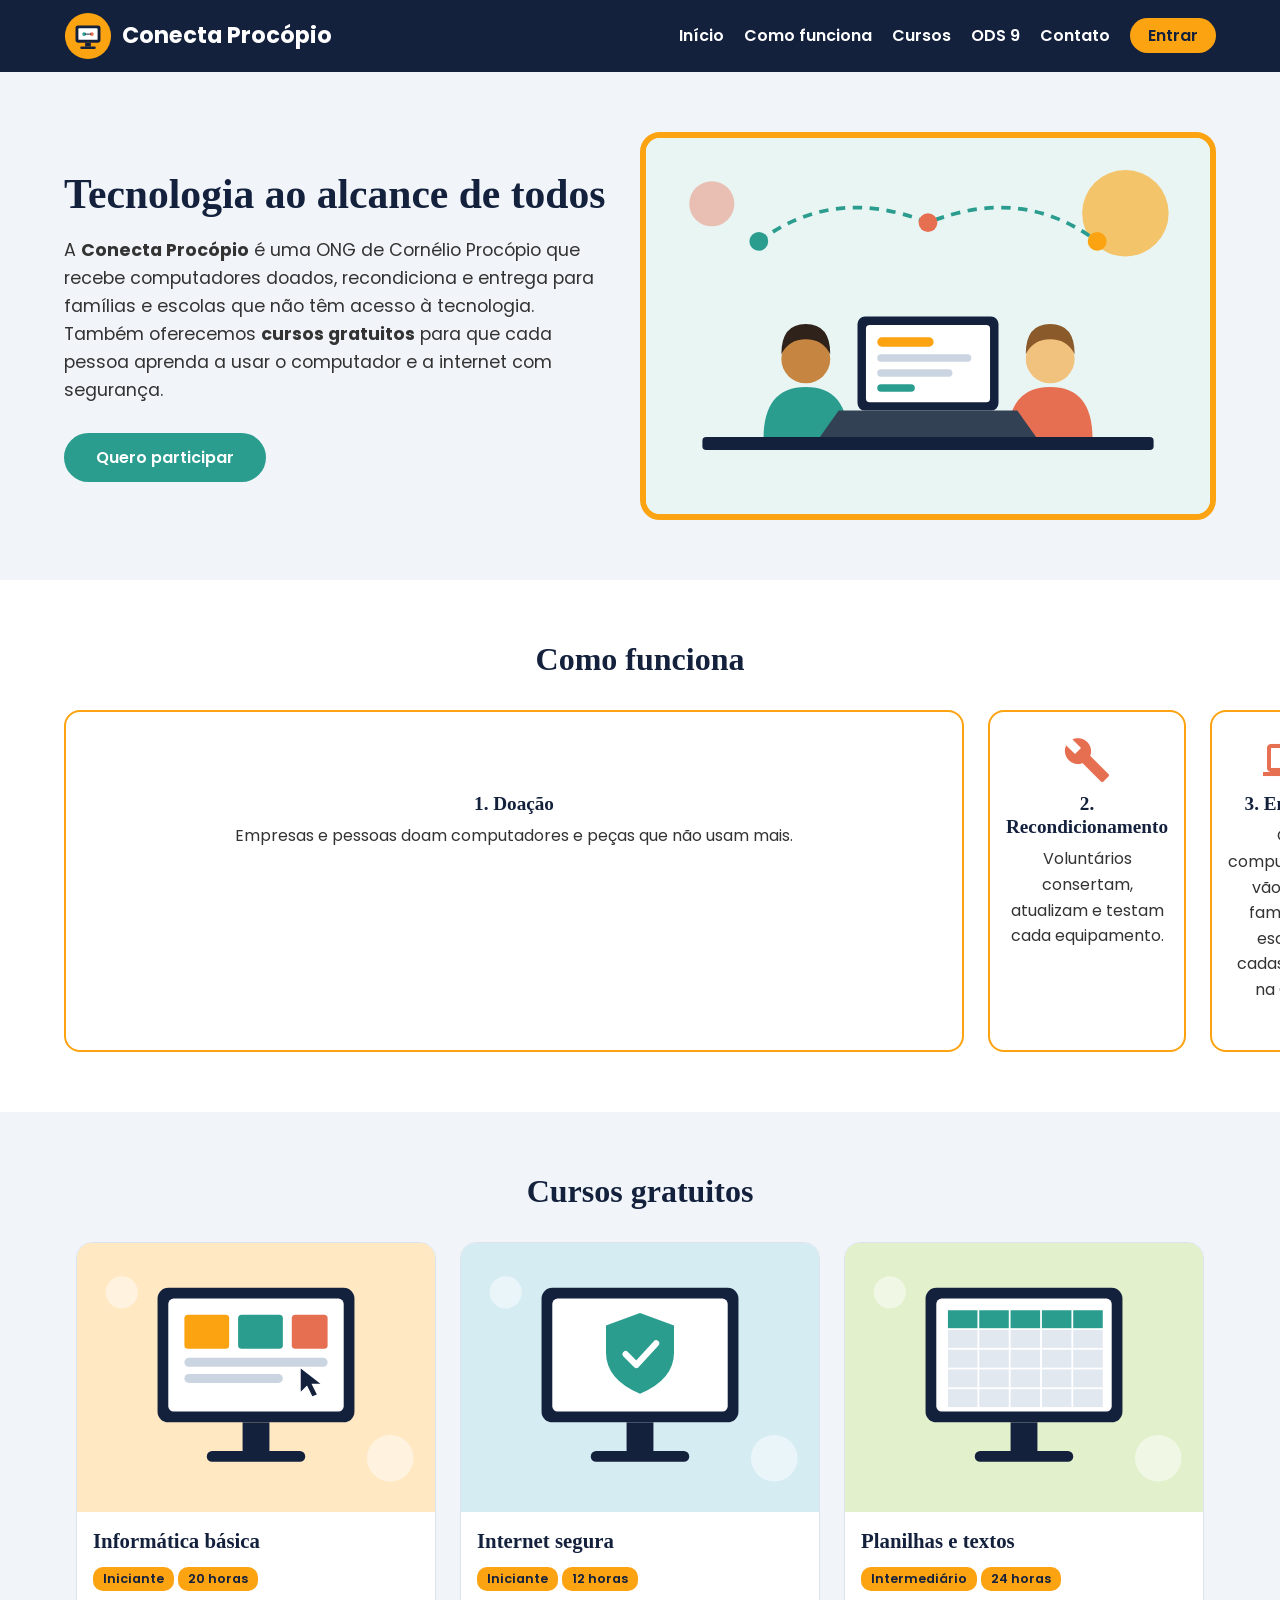
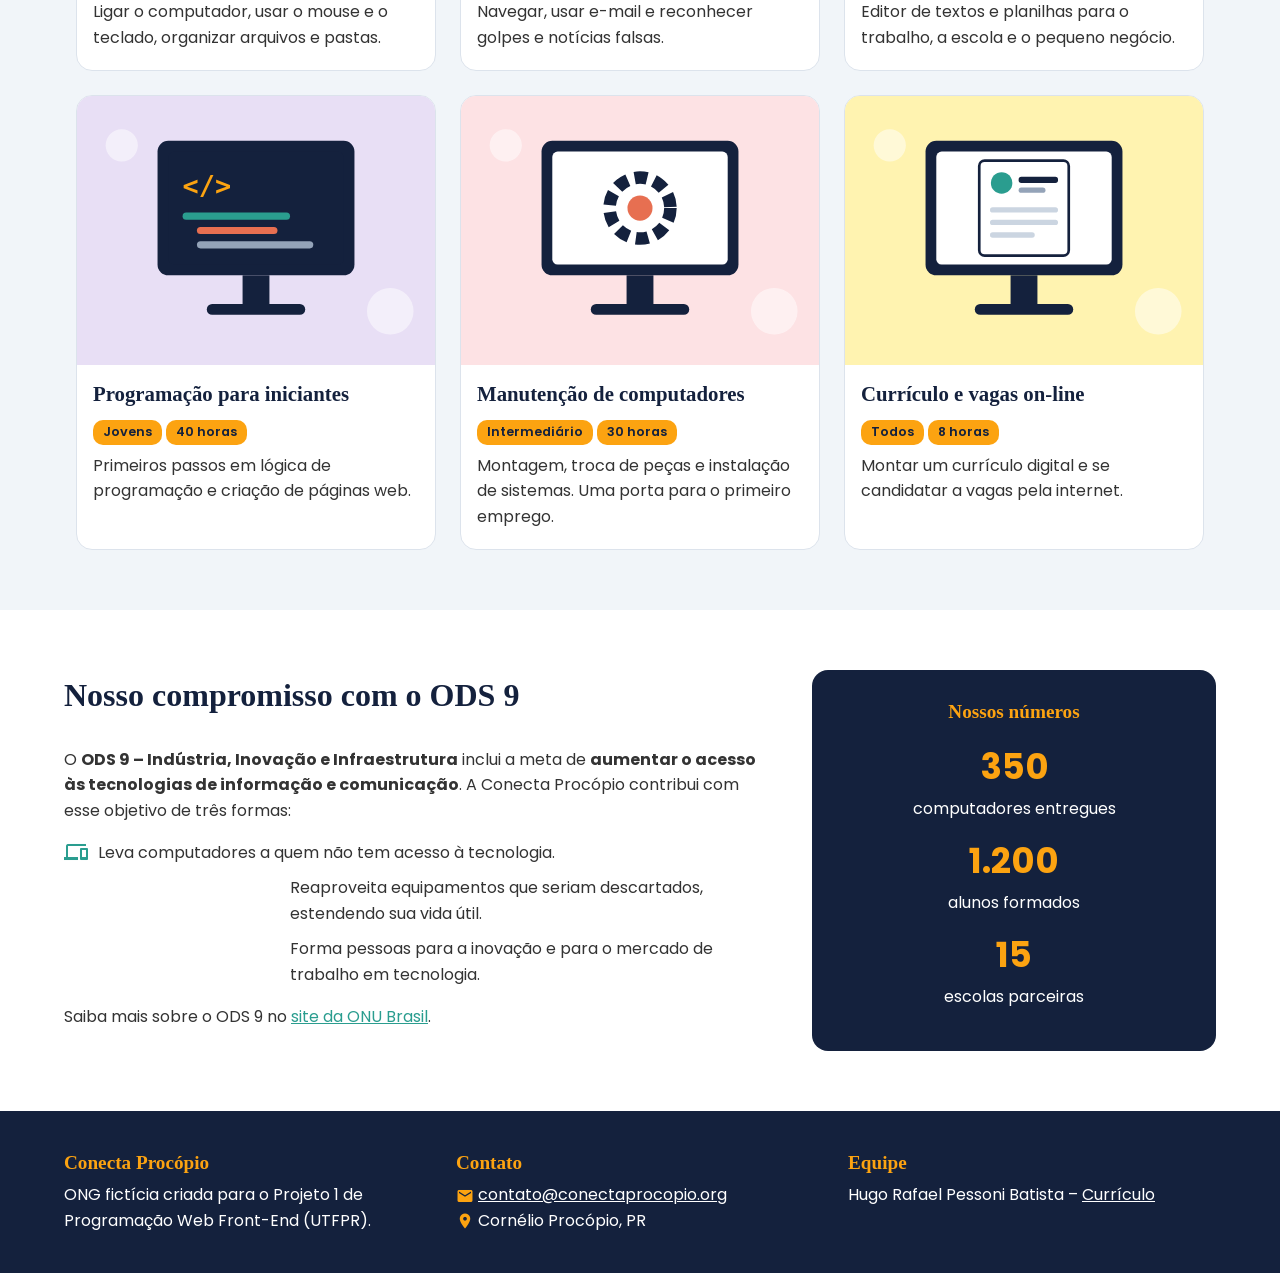
==== index.html @ 0d2ff2df "Projeto 1: site da ONG Conecta Procópio (HTML e CSS)" ====
<!DOCTYPE html>
<html lang="pt-br">
<head>
  <meta charset="UTF-8">
  <meta name="viewport" content="width=device-width, initial-scale=1.0">
  <meta name="description" content="Conecta Procópio: ONG de inclusão digital em Cornélio Procópio.">
  <title>Conecta Procópio | Inclusão digital</title>
  <link rel="preconnect" href="https://fonts.googleapis.com">
  <link rel="stylesheet" href="https://fonts.googleapis.com/css2?family=Poppins:wght@400;600;700&amp;display=swap">
  <link rel="stylesheet" href="https://fonts.googleapis.com/icon?family=Material+Icons">
  <link rel="stylesheet" href="css/style.css">
</head>
<body>

  <header class="cabecalho">
    <a href="index.html" class="logo">
      <img src="figs/logo.svg" alt="Logo da Conecta Procópio: um computador sorrindo" width="48" height="48">
      <span>Conecta Procópio</span>
    </a>
    <nav class="menu">
      <ul>
        <li><a href="#inicio">Início</a></li>
        <li><a href="#como-funciona">Como funciona</a></li>
        <li><a href="#cursos">Cursos</a></li>
        <li><a href="#ods">ODS 9</a></li>
        <li><a href="#contato">Contato</a></li>
        <li><a href="login.html" class="botao-menu">Entrar</a></li>
      </ul>
    </nav>
  </header>

  <main>

    <section id="inicio" class="destaque">
      <div class="destaque-texto">
        <h1>Tecnologia ao alcance de todos</h1>
        <p>A <strong>Conecta Procópio</strong> é uma ONG de Cornélio Procópio que recebe computadores doados, recondiciona e entrega para famílias e escolas que não têm acesso à tecnologia. Também oferecemos <strong>cursos gratuitos</strong> para que cada pessoa aprenda a usar o computador e a internet com segurança.</p>
        <a href="cadastro.html" class="botao">Quero participar</a>
      </div>
      <figure class="destaque-figura">
        <img src="figs/hero.svg" alt="Ilustração de duas pessoas conectadas por um computador" width="600" height="400">
      </figure>
    </section>

    <section id="como-funciona" class="secao">
      <h2>Como funciona</h2>
      <ol class="passos">
        <li class="passo">
          <i class="material-icons">volunteer_activism</i>
          <h3>1. Doação</h3>
          <p>Empresas e pessoas doam computadores e peças que não usam mais.</p>
        </li>
        <li class="passo">
          <i class="material-icons">build</i>
          <h3>2. Recondicionamento</h3>
          <p>Voluntários consertam, atualizam e testam cada equipamento.</p>
        </li>
        <li class="passo">
          <i class="material-icons">computer</i>
          <h3>3. Entrega</h3>
          <p>Os computadores vão para famílias e escolas cadastradas na ONG.</p>
        </li>
        <li class="passo">
          <i class="material-icons">school</i>
          <h3>4. Capacitação</h3>
          <p>Quem recebe pode fazer nossos cursos gratuitos de informática.</p>
        </li>
      </ol>
    </section>

    <section id="cursos" class="secao secao-clara">
      <h2>Cursos gratuitos</h2>
      <div class="cartoes">
        <article class="cartao">
          <figure>
            <img src="figs/informatica.svg" alt="Ilustração de um monitor com pastas e janelas" width="400" height="300">
            <figcaption>Informática básica</figcaption>
          </figure>
          <p><span class="etiqueta">Iniciante</span> <span class="etiqueta">20 horas</span></p>
          <p>Ligar o computador, usar o mouse e o teclado, organizar arquivos e pastas.</p>
        </article>
        <article class="cartao">
          <figure>
            <img src="figs/internet.svg" alt="Ilustração de um monitor com um escudo de segurança" width="400" height="300">
            <figcaption>Internet segura</figcaption>
          </figure>
          <p><span class="etiqueta">Iniciante</span> <span class="etiqueta">12 horas</span></p>
          <p>Navegar, usar e-mail e reconhecer golpes e notícias falsas.</p>
        </article>
        <article class="cartao">
          <figure>
            <img src="figs/planilhas.svg" alt="Ilustração de um monitor com uma planilha" width="400" height="300">
            <figcaption>Planilhas e textos</figcaption>
          </figure>
          <p><span class="etiqueta">Intermediário</span> <span class="etiqueta">24 horas</span></p>
          <p>Editor de textos e planilhas para o trabalho, a escola e o pequeno negócio.</p>
        </article>
        <article class="cartao">
          <figure>
            <img src="figs/programacao.svg" alt="Ilustração de um monitor com código de programação" width="400" height="300">
            <figcaption>Programação para iniciantes</figcaption>
          </figure>
          <p><span class="etiqueta">Jovens</span> <span class="etiqueta">40 horas</span></p>
          <p>Primeiros passos em lógica de programação e criação de páginas web.</p>
        </article>
        <article class="cartao">
          <figure>
            <img src="figs/manutencao.svg" alt="Ilustração de um monitor com uma engrenagem" width="400" height="300">
            <figcaption>Manutenção de computadores</figcaption>
          </figure>
          <p><span class="etiqueta">Intermediário</span> <span class="etiqueta">30 horas</span></p>
          <p>Montagem, troca de peças e instalação de sistemas. Uma porta para o primeiro emprego.</p>
        </article>
        <article class="cartao">
          <figure>
            <img src="figs/curriculo.svg" alt="Ilustração de um monitor com um currículo" width="400" height="300">
            <figcaption>Currículo e vagas on-line</figcaption>
          </figure>
          <p><span class="etiqueta">Todos</span> <span class="etiqueta">8 horas</span></p>
          <p>Montar um currículo digital e se candidatar a vagas pela internet.</p>
        </article>
      </div>
    </section>

    <section id="ods" class="secao ods">
      <div class="ods-texto">
        <h2>Nosso compromisso com o ODS 9</h2>
        <p>O <strong>ODS 9 – Indústria, Inovação e Infraestrutura</strong> inclui a meta de <strong>aumentar o acesso às tecnologias de informação e comunicação</strong>. A Conecta Procópio contribui com esse objetivo de três formas:</p>
        <ul class="lista-ods">
          <li><i class="material-icons">devices</i> Leva computadores a quem não tem acesso à tecnologia.</li>
          <li><i class="material-icons">recycling</i> Reaproveita equipamentos que seriam descartados, estendendo sua vida útil.</li>
          <li><i class="material-icons">lightbulb</i> Forma pessoas para a inovação e para o mercado de trabalho em tecnologia.</li>
        </ul>
        <p>Saiba mais sobre o ODS 9 no <a href="https://brasil.un.org/pt-br/sdgs/9" target="_blank" title="Página do ODS 9 na ONU Brasil">site da ONU Brasil</a>.</p>
      </div>
      <aside class="numeros">
        <h3>Nossos números</h3>
        <dl>
          <dt>350</dt>
          <dd>computadores entregues</dd>
          <dt>1.200</dt>
          <dd>alunos formados</dd>
          <dt>15</dt>
          <dd>escolas parceiras</dd>
        </dl>
      </aside>
    </section>

  </main>

  <footer id="contato" class="rodape">
    <div class="rodape-coluna">
      <h3>Conecta Procópio</h3>
      <p>ONG fictícia criada para o Projeto 1 de Programação Web Front-End (UTFPR).</p>
    </div>
    <div class="rodape-coluna">
      <h3>Contato</h3>
      <p><i class="material-icons">mail</i> <a href="mailto:contato@conectaprocopio.org">contato@conectaprocopio.org</a></p>
      <p><i class="material-icons">place</i> Cornélio Procópio, PR</p>
    </div>
    <div class="rodape-coluna">
      <h3>Equipe</h3>
      <p>Hugo Rafael Pessoni Batista – <a href="https://hugo-pessoni.github.io/cv-css-hugo/" target="_blank">Currículo</a></p>
    </div>
  </footer>

</body>
</html>
---- css/style.css ----
/* =========================================
   Conecta Procópio - folha de estilo principal
   ========================================= */

/* Cores usadas:
   azul escuro  #14213D
   amarelo      #FCA311
   verde-água   #2A9D8F
   coral        #E76F51
   cinza claro  #F1F5F9
   texto        #333333
*/

* {
  box-sizing: border-box;
  margin: 0;
  padding: 0;
}

body {
  font-family: "Poppins", Arial, sans-serif;
  color: #333333;
  background-color: #FFFFFF;
  line-height: 1.6;
}

h1, h2, h3 {
  font-family: Georgia, "Times New Roman", serif;
  color: #14213D;
  line-height: 1.2;
}

h1 {
  font-size: 2.6em;
  margin-bottom: 16px;
}

h2 {
  font-size: 2em;
  text-align: center;
  margin-bottom: 32px;
}

h3 {
  font-size: 1.2em;
  margin-bottom: 8px;
}

a {
  color: #2A9D8F;
}

a:hover {
  color: #E76F51;
}

img {
  max-width: 100%;
  height: auto;
  display: block;
}

/* ---------- Cabeçalho e menu ---------- */

.cabecalho {
  display: flex;
  justify-content: space-between;
  align-items: center;
  flex-wrap: wrap;
  padding: 12px 5%;
  background-color: #14213D;
}

.logo {
  display: flex;
  align-items: center;
  text-decoration: none;
  font-weight: 700;
  font-size: 1.4em;
  color: #FFFFFF;
}

.logo img {
  margin-right: 10px;
}

.logo:hover {
  color: #FCA311;
}

.menu ul {
  display: flex;
  flex-wrap: wrap;
  align-items: center;
  list-style: none;
}

.menu li {
  margin-left: 20px;
}

.menu a {
  color: #FFFFFF;
  text-decoration: none;
  font-weight: 600;
}

.menu a:hover {
  color: #FCA311;
}

.menu .botao-menu {
  background-color: #FCA311;
  color: #14213D;
  padding: 6px 18px;
  border-radius: 20px;
}

.menu .botao-menu:hover {
  background-color: #FFFFFF;
  color: #14213D;
}

/* ---------- Botão ---------- */

.botao {
  display: inline-block;
  background-color: #2A9D8F;
  color: #FFFFFF;
  font-family: "Poppins", Arial, sans-serif;
  font-size: 1em;
  font-weight: 600;
  text-decoration: none;
  padding: 12px 32px;
  border: none;
  border-radius: 30px;
  cursor: pointer;
}

.botao:hover {
  background-color: #14213D;
  color: #FFFFFF;
}

/* ---------- Destaque (início) ---------- */

.destaque {
  display: flex;
  flex-wrap: wrap;
  align-items: center;
  justify-content: space-between;
  padding: 60px 5%;
  background-color: #F1F5F9;
}

.destaque-texto {
  flex: 1 1 380px;
  padding-right: 30px;
}

.destaque-texto p {
  font-size: 1.1em;
  margin-bottom: 28px;
}

.destaque-figura {
  flex: 1 1 380px;
}

.destaque-figura img {
  border-radius: 20px;
  border: 6px solid #FCA311;
}

/* ---------- Seções ---------- */

.secao {
  padding: 60px 5%;
}

.secao-clara {
  background-color: #F1F5F9;
}

/* ---------- Como funciona (passos) ---------- */

.passos {
  display: grid;
  grid-template-columns: repeat(4, 1fr);
  gap: 24px;
  list-style: none;
}

.passo {
  text-align: center;
  padding: 24px 16px;
  border: 2px solid #FCA311;
  border-radius: 16px;
}

.passo .material-icons {
  font-size: 48px;
  color: #E76F51;
  margin-bottom: 8px;
}

/* ---------- Cartões dos cursos ---------- */

.cartoes {
  display: flex;
  flex-wrap: wrap;
  justify-content: center;
  gap: 24px;
}

.cartao {
  flex: 1 1 280px;
  max-width: 360px;
  background-color: #FFFFFF;
  border-radius: 16px;
  overflow: hidden;
  padding-bottom: 16px;
  border: 1px solid #DCE3EC;
}

.cartao figcaption {
  font-family: Georgia, "Times New Roman", serif;
  font-size: 1.3em;
  font-weight: 700;
  color: #14213D;
  padding: 12px 16px 4px;
}

.cartao p {
  padding: 4px 16px;
}

.etiqueta {
  display: inline-block;
  background-color: #FCA311;
  color: #14213D;
  font-size: 0.8em;
  font-weight: 600;
  padding: 2px 10px;
  border-radius: 10px;
}

/* ---------- ODS 9 ---------- */

.ods {
  display: flex;
  flex-wrap: wrap;
  align-items: center;
  gap: 40px;
}

.ods h2 {
  text-align: left;
}

.ods-texto {
  flex: 2 1 400px;
}

.ods-texto p {
  margin-bottom: 16px;
}

.lista-ods {
  list-style: none;
  margin-bottom: 16px;
}

.lista-ods li {
  display: flex;
  align-items: center;
  margin-bottom: 10px;
}

.lista-ods .material-icons {
  color: #2A9D8F;
  margin-right: 10px;
}

.numeros {
  flex: 1 1 250px;
  background-color: #14213D;
  color: #FFFFFF;
  padding: 30px;
  border-radius: 16px;
  text-align: center;
}

.numeros h3 {
  color: #FCA311;
  margin-bottom: 16px;
}

.numeros dt {
  font-size: 2.2em;
  font-weight: 700;
  color: #FCA311;
}

.numeros dd {
  margin-bottom: 12px;
}

/* ---------- Rodapé ---------- */

.rodape {
  display: flex;
  flex-wrap: wrap;
  justify-content: space-between;
  gap: 24px;
  padding: 40px 5%;
  background-color: #14213D;
  color: #FFFFFF;
}

.rodape h3 {
  color: #FCA311;
}

.rodape a {
  color: #FFFFFF;
}

.rodape a:hover {
  color: #FCA311;
}

.rodape-coluna {
  flex: 1 1 220px;
}

.rodape .material-icons {
  font-size: 18px;
  vertical-align: middle;
  color: #FCA311;
}

.rodape-simples {
  justify-content: center;
  padding: 20px 5%;
}

/* ---------- Páginas de login e cadastro ---------- */

.pagina-form {
  background-color: #F1F5F9;
}

.conteudo-form {
  display: flex;
  flex-wrap: wrap;
  justify-content: center;
  align-items: center;
  gap: 40px;
  padding: 50px 5%;
}

.caixa-form {
  flex: 0 1 440px;
  background-color: #FFFFFF;
  padding: 32px;
  border-radius: 16px;
  border-top: 6px solid #FCA311;
}

.caixa-form h1 {
  font-size: 2em;
  margin-bottom: 4px;
}

.caixa-form form {
  display: flex;
  flex-direction: column;
  margin-top: 20px;
}

.caixa-form label {
  font-weight: 600;
  color: #14213D;
  margin-bottom: 4px;
}

.caixa-form input,
.caixa-form select,
.caixa-form textarea {
  font-family: "Poppins", Arial, sans-serif;
  font-size: 1em;
  padding: 10px;
  margin-bottom: 16px;
  border: 1px solid #CCCCCC;
  border-radius: 8px;
}

.caixa-form .botao {
  margin-top: 8px;
}

.troca-form {
  text-align: center;
  margin-top: 16px;
}

.figura-form {
  flex: 0 1 400px;
  text-align: center;
}

.figura-form img {
  border-radius: 20px;
}

.figura-form figcaption {
  margin-top: 12px;
  font-weight: 600;
  color: #14213D;
}
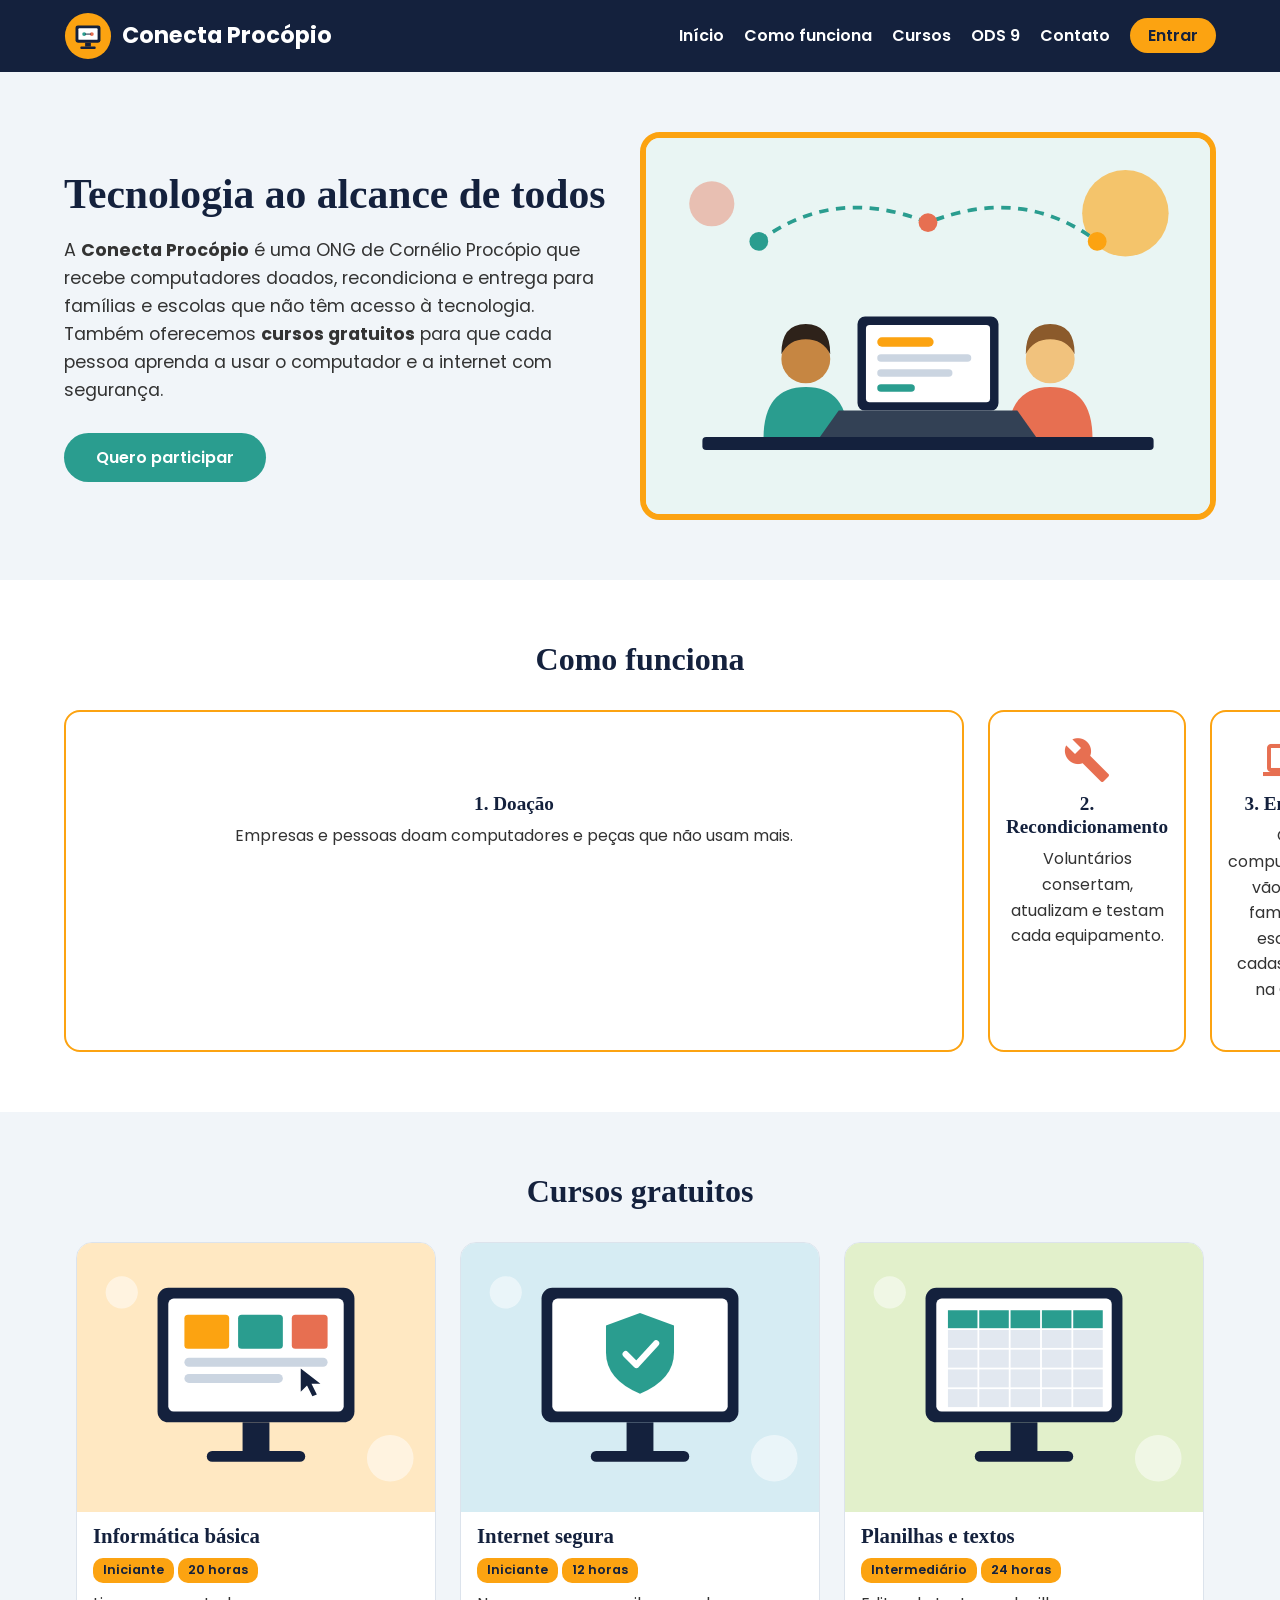
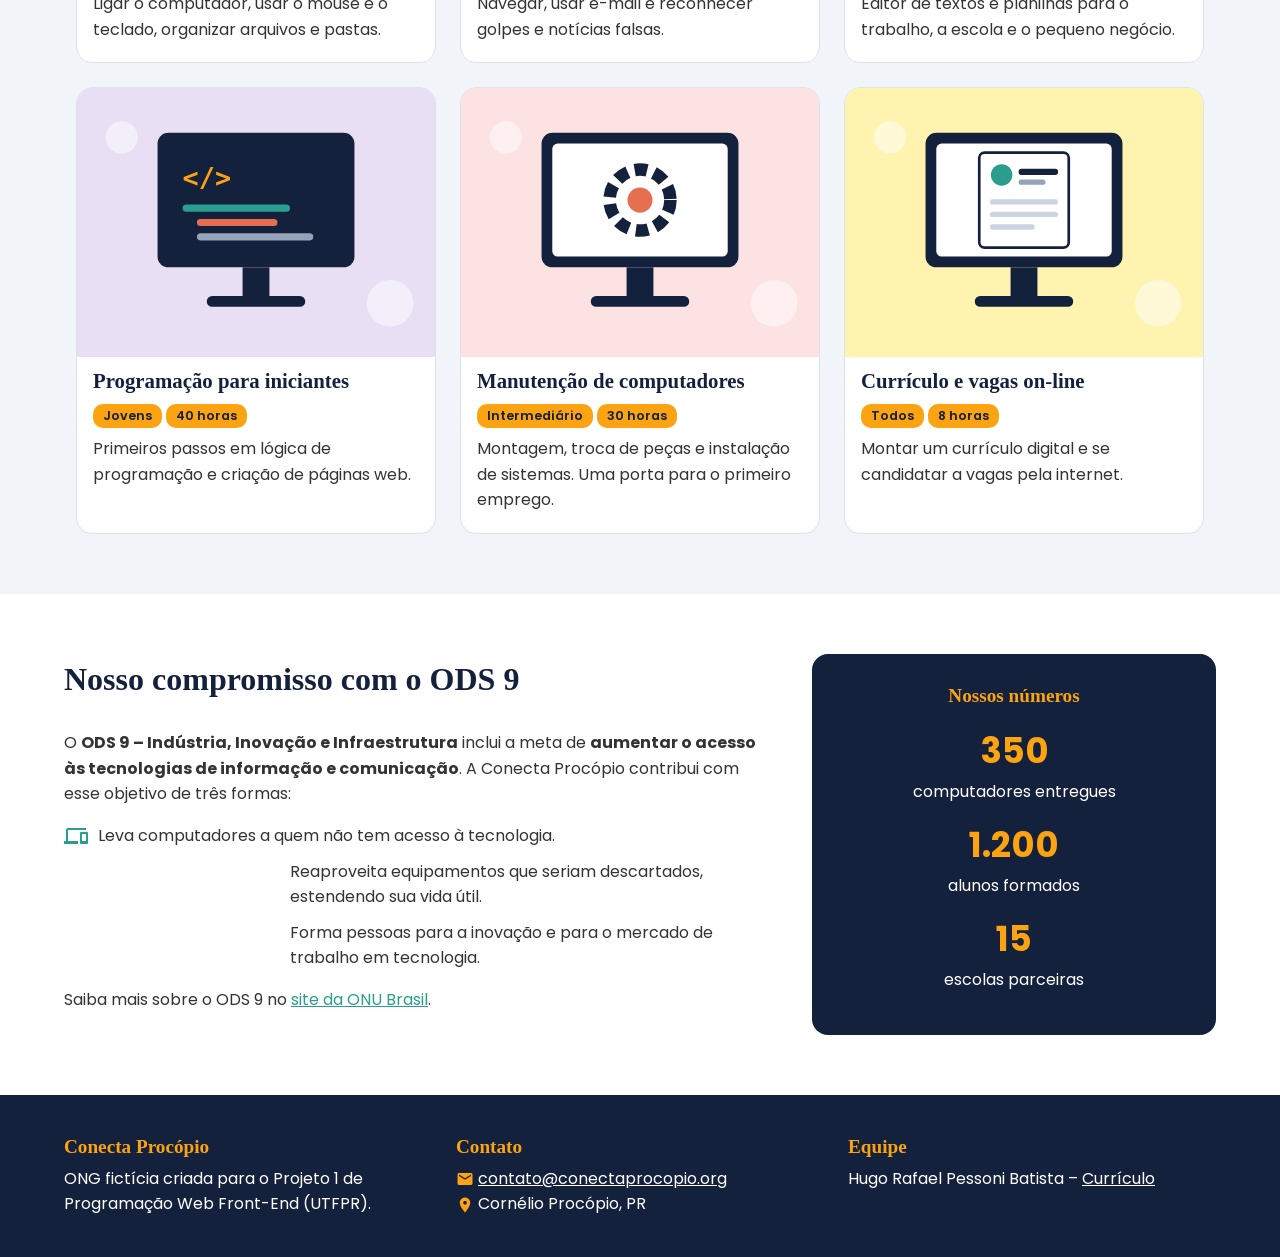
==== commit 469e0fff: "Adiciona títulos nos cards dos cursos e prints da validação" ====
--- a/index.html
+++ b/index.html
@@ -74,48 +74,48 @@
         <article class="cartao">
           <figure>
             <img src="figs/informatica.svg" alt="Ilustração de um monitor com pastas e janelas" width="400" height="300">
-            <figcaption>Informática básica</figcaption>
           </figure>
+          <h3>Informática básica</h3>
           <p><span class="etiqueta">Iniciante</span> <span class="etiqueta">20 horas</span></p>
           <p>Ligar o computador, usar o mouse e o teclado, organizar arquivos e pastas.</p>
         </article>
         <article class="cartao">
           <figure>
             <img src="figs/internet.svg" alt="Ilustração de um monitor com um escudo de segurança" width="400" height="300">
-            <figcaption>Internet segura</figcaption>
           </figure>
+          <h3>Internet segura</h3>
           <p><span class="etiqueta">Iniciante</span> <span class="etiqueta">12 horas</span></p>
           <p>Navegar, usar e-mail e reconhecer golpes e notícias falsas.</p>
         </article>
         <article class="cartao">
           <figure>
             <img src="figs/planilhas.svg" alt="Ilustração de um monitor com uma planilha" width="400" height="300">
-            <figcaption>Planilhas e textos</figcaption>
           </figure>
+          <h3>Planilhas e textos</h3>
           <p><span class="etiqueta">Intermediário</span> <span class="etiqueta">24 horas</span></p>
           <p>Editor de textos e planilhas para o trabalho, a escola e o pequeno negócio.</p>
         </article>
         <article class="cartao">
           <figure>
             <img src="figs/programacao.svg" alt="Ilustração de um monitor com código de programação" width="400" height="300">
-            <figcaption>Programação para iniciantes</figcaption>
           </figure>
+          <h3>Programação para iniciantes</h3>
           <p><span class="etiqueta">Jovens</span> <span class="etiqueta">40 horas</span></p>
           <p>Primeiros passos em lógica de programação e criação de páginas web.</p>
         </article>
         <article class="cartao">
           <figure>
             <img src="figs/manutencao.svg" alt="Ilustração de um monitor com uma engrenagem" width="400" height="300">
-            <figcaption>Manutenção de computadores</figcaption>
           </figure>
+          <h3>Manutenção de computadores</h3>
           <p><span class="etiqueta">Intermediário</span> <span class="etiqueta">30 horas</span></p>
           <p>Montagem, troca de peças e instalação de sistemas. Uma porta para o primeiro emprego.</p>
         </article>
         <article class="cartao">
           <figure>
             <img src="figs/curriculo.svg" alt="Ilustração de um monitor com um currículo" width="400" height="300">
-            <figcaption>Currículo e vagas on-line</figcaption>
           </figure>
+          <h3>Currículo e vagas on-line</h3>
           <p><span class="etiqueta">Todos</span> <span class="etiqueta">8 horas</span></p>
           <p>Montar um currículo digital e se candidatar a vagas pela internet.</p>
         </article>
--- a/css/style.css
+++ b/css/style.css
@@ -223,12 +223,10 @@
   border: 1px solid #DCE3EC;
 }
 
-.cartao figcaption {
-  font-family: Georgia, "Times New Roman", serif;
+.cartao h3 {
   font-size: 1.3em;
-  font-weight: 700;
-  color: #14213D;
   padding: 12px 16px 4px;
+  margin-bottom: 0;
 }
 
 .cartao p {
